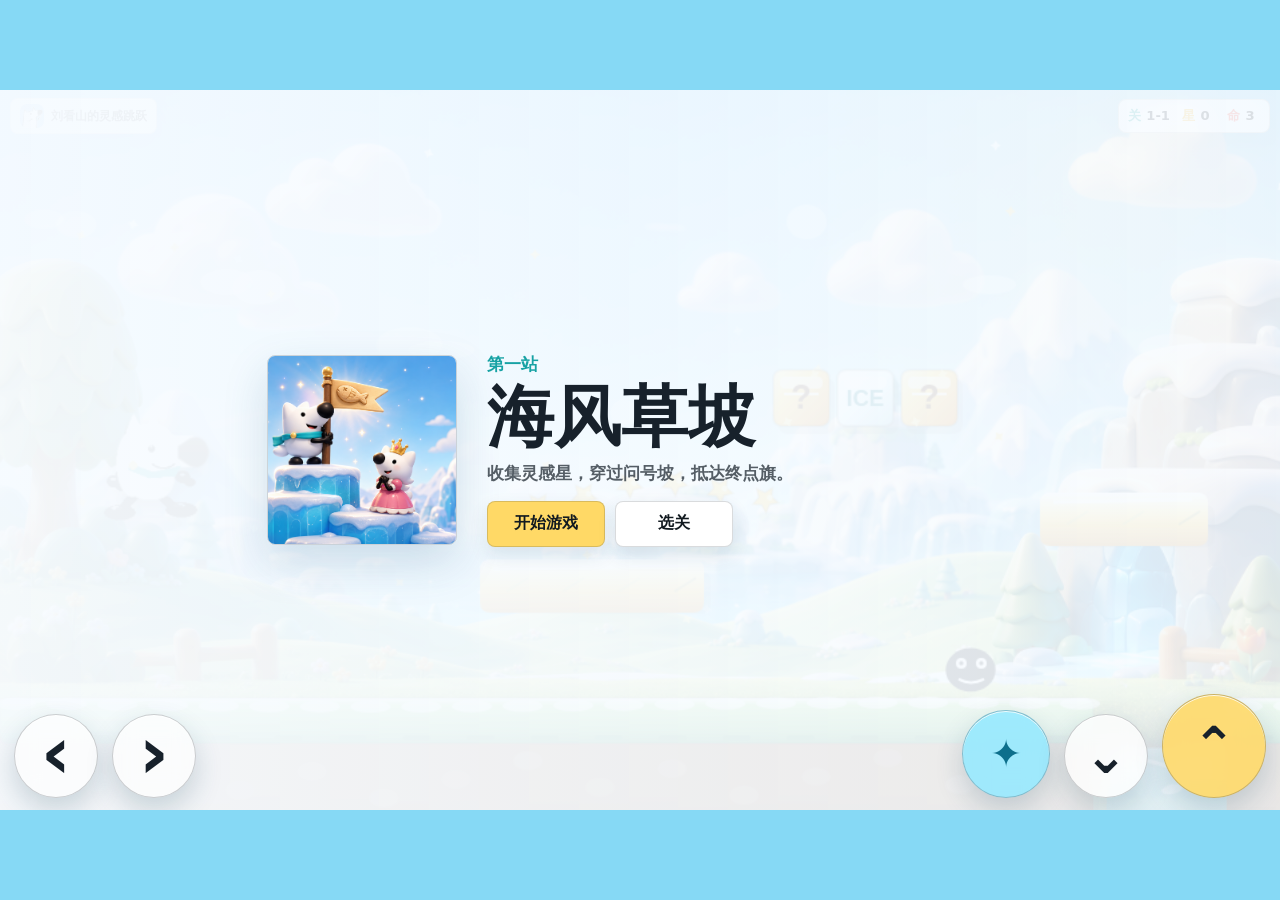
==== mobile.html @ 84fb219c "Add mobile touch web version" ====
<!doctype html>
<html lang="zh-CN">
  <head>
    <meta charset="utf-8" />
    <meta name="viewport" content="width=device-width, initial-scale=1, viewport-fit=cover" />
    <meta name="theme-color" content="#9fe5ff" />
    <meta name="apple-mobile-web-app-capable" content="yes" />
    <meta name="apple-mobile-web-app-title" content="刘看山跳跃" />
    <meta
      name="description"
      content="刘看山的灵感跳跃手机触屏版，适合横屏游玩。"
    />
    <meta property="og:title" content="刘看山的灵感跳跃 手机版" />
    <meta property="og:description" content="手机触屏版：收集灵感星，挑战三段冰雪关卡。" />
    <meta property="og:image" content="assets/ending_summit.png" />
    <title>刘看山的灵感跳跃 手机版</title>
    <link rel="manifest" href="site.webmanifest" />
    <link rel="stylesheet" href="styles.css" />
    <link rel="stylesheet" href="mobile.css" />
  </head>
  <body class="mobile-page">
    <main class="shell mobile-shell">
      <section class="game-wrap mobile-game-wrap" aria-label="刘看山的灵感跳跃 手机版">
        <canvas id="game" width="960" height="540"></canvas>

        <div class="topbar mobile-topbar" aria-hidden="true">
          <div class="brand">
            <img src="images (1).jpg" alt="" />
            <span>刘看山的灵感跳跃</span>
          </div>
          <div class="statline">
            <span id="uiLevel">1-1</span>
            <span id="uiCoins">0</span>
            <span id="uiLives">3</span>
          </div>
        </div>

        <div class="overlay" id="overlay">
          <div class="poster">
            <img src="assets/ending_summit.png" alt="" />
          </div>
          <div class="overlay-copy">
            <p id="overlayKicker">第一站</p>
            <h1 id="overlayTitle">海风草坡</h1>
            <p id="overlayText">收集灵感星，穿过问号坡，抵达终点旗。</p>
            <div class="actions">
              <button id="primaryAction" type="button">开始游戏</button>
              <button id="secondaryAction" type="button">选关</button>
            </div>
          </div>
        </div>

        <div class="touch mobile-touch" aria-label="触屏操作">
          <div class="pad mobile-pad">
            <button class="touch-btn move-left" data-hold="left" aria-label="向左">‹</button>
            <button class="touch-btn move-right" data-hold="right" aria-label="向右">›</button>
          </div>
          <div class="touch-actions mobile-actions">
            <button class="touch-btn attack" data-tap="attack" aria-label="冰星攻击">✦</button>
            <button class="touch-btn pound" data-tap="pound" aria-label="下压">⌄</button>
            <button class="touch-btn jump" data-tap="jump" aria-label="跳跃">⌃</button>
          </div>
        </div>

        <div class="rotate-hint" aria-hidden="true">
          <div class="phone-icon"></div>
        </div>
      </section>
    </main>
    <script src="game.js"></script>
    <script src="mobile.js"></script>
  </body>
</html>
---- styles.css ----
﻿:root {
  color-scheme: light;
  --ink: #17212b;
  --paper: #f7fbff;
  --line: rgba(23, 33, 43, 0.16);
  --accent: #f0b429;
  --accent-2: #17a2a4;
  --danger: #e5534b;
}

* {
  box-sizing: border-box;
}

html,
body {
  min-height: 100%;
}

body {
  margin: 0;
  color: var(--ink);
  background:
    radial-gradient(circle at 12% 8%, rgba(255, 217, 102, 0.34), transparent 28%),
    linear-gradient(145deg, #dff5ff 0%, #f9fcff 46%, #d9f2ec 100%);
  font-family:
    Inter, "PingFang SC", "Microsoft YaHei", system-ui, -apple-system, BlinkMacSystemFont,
    "Segoe UI", sans-serif;
}

button {
  font: inherit;
}

.shell {
  min-height: 100vh;
  display: grid;
  place-items: center;
  padding: 18px;
}

.game-wrap {
  position: relative;
  width: min(100%, 1120px);
  aspect-ratio: 16 / 9;
  min-height: 320px;
  overflow: hidden;
  border: 1px solid rgba(23, 33, 43, 0.22);
  border-radius: 8px;
  background: #bfeaff;
  box-shadow: 0 22px 70px rgba(24, 57, 77, 0.18);
}

canvas {
  display: block;
  width: 100%;
  height: 100%;
  image-rendering: auto;
}

.topbar {
  position: absolute;
  inset: 14px 14px auto;
  display: flex;
  align-items: center;
  justify-content: space-between;
  gap: 12px;
  pointer-events: none;
}

.brand,
.statline {
  display: inline-flex;
  align-items: center;
  gap: 10px;
  min-height: 42px;
  padding: 7px 12px;
  border: 1px solid rgba(23, 33, 43, 0.18);
  border-radius: 8px;
  background: rgba(255, 255, 255, 0.78);
  box-shadow: 0 12px 26px rgba(26, 72, 96, 0.12);
  backdrop-filter: blur(12px);
  font-weight: 800;
}

.brand img {
  width: 28px;
  height: 28px;
  border-radius: 7px;
  object-fit: cover;
}

.statline span {
  min-width: 52px;
  text-align: center;
}

.statline span::before {
  display: inline-block;
  margin-right: 5px;
  font-weight: 900;
}

#uiLevel::before {
  content: "关";
  color: var(--accent-2);
}

#uiCoins::before {
  content: "星";
  color: var(--accent);
}

#uiLives::before {
  content: "命";
  color: var(--danger);
}
.overlay {
  position: absolute;
  inset: 0;
  display: grid;
  grid-template-columns: minmax(180px, 0.72fr) minmax(260px, 1fr);
  gap: clamp(18px, 4vw, 48px);
  align-items: center;
  padding: clamp(28px, 7vw, 76px);
  background:
    linear-gradient(90deg, rgba(247, 251, 255, 0.94), rgba(247, 251, 255, 0.72)),
    rgba(247, 251, 255, 0.54);
  opacity: 1;
  transform: translateY(0);
  transition:
    opacity 180ms ease,
    transform 180ms ease,
    visibility 180ms ease;
}

.overlay.hidden {
  opacity: 0;
  visibility: hidden;
  transform: translateY(8px);
  pointer-events: none;
}

.poster {
  width: min(100%, 320px);
  aspect-ratio: 1;
  justify-self: end;
  border-radius: 8px;
  overflow: hidden;
  border: 1px solid rgba(23, 33, 43, 0.18);
  box-shadow: 0 18px 44px rgba(33, 97, 132, 0.18);
}

.poster img {
  width: 100%;
  height: 100%;
  object-fit: cover;
  display: block;
}

.overlay-copy {
  max-width: 560px;
}

.overlay-copy p {
  margin: 0;
  font-weight: 700;
  color: rgba(23, 33, 43, 0.72);
}

.overlay-copy #overlayKicker {
  color: var(--accent-2);
}

.overlay-copy h1 {
  margin: 10px 0 12px;
  font-size: clamp(2rem, 7vw, 5.2rem);
  line-height: 0.95;
  letter-spacing: 0;
}

.actions {
  display: flex;
  flex-wrap: wrap;
  gap: 10px;
  margin-top: 24px;
}

.actions button {
  min-width: 118px;
  min-height: 44px;
  padding: 0 18px;
  border: 1px solid rgba(23, 33, 43, 0.16);
  border-radius: 8px;
  color: #121a20;
  background: #ffffff;
  box-shadow: 0 8px 18px rgba(28, 68, 93, 0.12);
  cursor: pointer;
  font-weight: 850;
}

.actions button:first-child {
  background: #ffd966;
}

.actions button:focus-visible,
.touch-btn:focus-visible {
  outline: 3px solid rgba(23, 162, 164, 0.42);
  outline-offset: 2px;
}

.touch {
  position: absolute;
  left: 16px;
  right: 16px;
  bottom: 16px;
  display: none;
  justify-content: space-between;
  align-items: end;
  pointer-events: none;
}

.pad {
  display: flex;
  gap: 10px;
}

.touch-actions {
  display: flex;
  align-items: end;
  gap: 10px;
}

.touch-btn {
  width: 56px;
  height: 56px;
  border: 1px solid rgba(23, 33, 43, 0.18);
  border-radius: 8px;
  color: #17212b;
  background: rgba(255, 255, 255, 0.78);
  box-shadow: 0 10px 22px rgba(26, 72, 96, 0.14);
  backdrop-filter: blur(12px);
  pointer-events: auto;
  font-size: 2rem;
  font-weight: 900;
  cursor: pointer;
}

.touch-btn.jump {
  width: 64px;
  height: 64px;
  background: rgba(255, 217, 102, 0.86);
}

.touch-btn.pound {
  background: rgba(255, 255, 255, 0.86);
}

.touch-btn.attack {
  width: 52px;
  height: 52px;
  color: #0f627d;
  background: rgba(142, 232, 255, 0.88);
}

@media (hover: none), (pointer: coarse) {
  .touch {
    display: flex;
  }
}

@media (max-width: 760px) {
  .shell {
    padding: 10px;
  }

  .game-wrap {
    min-height: 280px;
  }

  .topbar {
    inset: 10px 10px auto;
  }

  .brand {
    max-width: 50%;
  }

  .brand span {
    overflow: hidden;
    text-overflow: ellipsis;
    white-space: nowrap;
  }

  .statline {
    gap: 6px;
    padding-inline: 8px;
  }

  .statline span {
    min-width: 38px;
  }

  .overlay {
    grid-template-columns: 1fr;
    align-content: center;
    gap: 18px;
    padding: 26px;
  }

  .poster {
    width: min(46vw, 170px);
    justify-self: start;
  }

  .overlay-copy h1 {
    font-size: clamp(2.2rem, 13vw, 4rem);
  }
}
---- mobile.css ----
:root {
  --mobile-vh: 100dvh;
}

html,
body.mobile-page {
  width: 100%;
  height: 100%;
  min-height: 100%;
  overflow: hidden;
  overscroll-behavior: none;
  touch-action: none;
  user-select: none;
  -webkit-user-select: none;
  -webkit-touch-callout: none;
}

body.mobile-page {
  position: fixed;
  inset: 0;
  background: #86d9f5;
}

.mobile-shell {
  width: 100vw;
  height: var(--mobile-vh);
  min-height: 0;
  padding: 0;
  place-items: center;
  overflow: hidden;
}

.mobile-game-wrap {
  width: min(100vw, calc(var(--mobile-vh) * 16 / 9));
  height: min(var(--mobile-vh), calc(100vw * 9 / 16));
  min-height: 0;
  border: 0;
  border-radius: 0;
  box-shadow: none;
}

.mobile-game-wrap canvas {
  width: 100%;
  height: 100%;
}

.mobile-topbar {
  inset:
    max(8px, env(safe-area-inset-top))
    max(10px, env(safe-area-inset-right))
    auto
    max(10px, env(safe-area-inset-left));
}

.mobile-topbar .brand {
  min-height: 34px;
  max-width: 38vw;
  gap: 7px;
  padding: 5px 9px;
  font-size: 0.78rem;
}

.mobile-topbar .brand img {
  width: 24px;
  height: 24px;
}

.mobile-topbar .brand span {
  overflow: hidden;
  text-overflow: ellipsis;
  white-space: nowrap;
}

.mobile-topbar .statline {
  min-height: 34px;
  gap: 7px;
  padding: 5px 9px;
  font-size: 0.82rem;
}

.mobile-topbar .statline span {
  min-width: 38px;
}

.mobile-touch {
  display: flex;
  left: max(14px, env(safe-area-inset-left));
  right: max(14px, env(safe-area-inset-right));
  bottom: max(12px, env(safe-area-inset-bottom));
  align-items: flex-end;
  z-index: 7;
}

.mobile-pad,
.mobile-actions {
  gap: 14px;
}

.mobile-page .touch-btn {
  width: clamp(62px, 9.4vw, 84px);
  height: clamp(62px, 9.4vw, 84px);
  border-radius: 50%;
  border-color: rgba(23, 33, 43, 0.22);
  background: rgba(255, 255, 255, 0.66);
  box-shadow:
    0 12px 28px rgba(26, 72, 96, 0.2),
    inset 0 1px 0 rgba(255, 255, 255, 0.8);
  color: #17212b;
  font-size: clamp(2.2rem, 5vw, 3.2rem);
  line-height: 1;
  touch-action: none;
  -webkit-tap-highlight-color: transparent;
}

.mobile-page .touch-btn:active,
.mobile-page .touch-btn.is-pressed {
  transform: translateY(2px) scale(0.96);
  filter: saturate(1.12);
}

.mobile-page .touch-btn.jump {
  width: clamp(76px, 11.5vw, 104px);
  height: clamp(76px, 11.5vw, 104px);
  background: rgba(255, 217, 102, 0.88);
}

.mobile-page .touch-btn.pound {
  background: rgba(255, 255, 255, 0.74);
}

.mobile-page .touch-btn.attack {
  width: clamp(64px, 9.8vw, 88px);
  height: clamp(64px, 9.8vw, 88px);
  color: #0d6f8c;
  background: rgba(142, 232, 255, 0.82);
  font-size: clamp(1.65rem, 3.9vw, 2.4rem);
}

.mobile-page .move-left,
.mobile-page .move-right {
  font-size: clamp(3rem, 7vw, 4.6rem);
  padding-bottom: 8px;
}

.mobile-page .overlay {
  grid-template-columns: minmax(120px, 0.56fr) minmax(220px, 1fr);
  gap: clamp(14px, 3vw, 30px);
  padding:
    max(22px, env(safe-area-inset-top))
    max(28px, env(safe-area-inset-right))
    max(22px, env(safe-area-inset-bottom))
    max(28px, env(safe-area-inset-left));
}

.mobile-page .poster {
  width: min(30vw, 190px);
}

.mobile-page .overlay-copy h1 {
  font-size: clamp(2rem, 6vw, 4.2rem);
}

.mobile-page .overlay-copy p {
  font-size: clamp(0.88rem, 2.3vw, 1.05rem);
}

.mobile-page .actions {
  margin-top: 16px;
}

.mobile-page .actions button {
  min-height: 46px;
}

.rotate-hint {
  position: fixed;
  inset: 0;
  z-index: 20;
  display: none;
  place-items: center;
  background:
    radial-gradient(circle at center, rgba(255, 255, 255, 0.7), rgba(159, 229, 255, 0.82)),
    rgba(159, 229, 255, 0.9);
  pointer-events: none;
}

.phone-icon {
  width: 82px;
  height: 132px;
  border: 6px solid rgba(23, 33, 43, 0.74);
  border-radius: 22px;
  position: relative;
  transform: rotate(90deg);
  animation: phone-tilt 1.45s ease-in-out infinite;
}

.phone-icon::before {
  content: "";
  position: absolute;
  left: 50%;
  bottom: 10px;
  width: 16px;
  height: 16px;
  border-radius: 50%;
  background: rgba(23, 33, 43, 0.74);
  transform: translateX(-50%);
}

@keyframes phone-tilt {
  0%,
  100% {
    transform: rotate(84deg);
  }
  50% {
    transform: rotate(96deg);
  }
}

@media (orientation: portrait) and (max-width: 820px) {
  .rotate-hint {
    display: grid;
  }
}

@media (max-height: 430px) and (orientation: landscape) {
  .mobile-page .touch-btn {
    width: clamp(54px, 8vw, 72px);
    height: clamp(54px, 8vw, 72px);
  }

  .mobile-page .touch-btn.jump {
    width: clamp(66px, 9.6vw, 88px);
    height: clamp(66px, 9.6vw, 88px);
  }

  .mobile-topbar .brand span {
    display: none;
  }
}
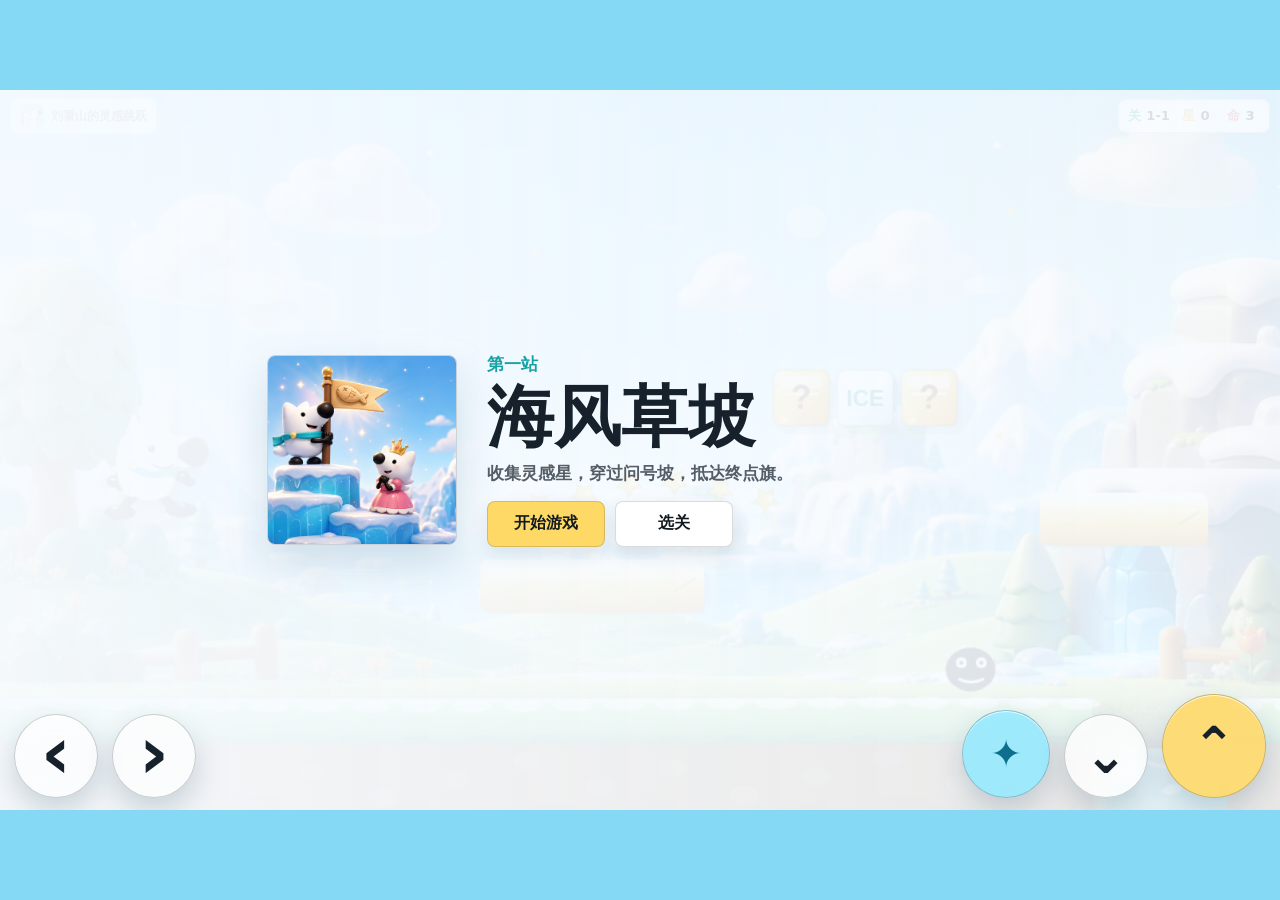
==== commit b2ff624c: "Strengthen mobile touch jump" ====
--- a/mobile.html
+++ b/mobile.html
@@ -16,7 +16,7 @@
     <title>刘看山的灵感跳跃 手机版</title>
     <link rel="manifest" href="site.webmanifest" />
     <link rel="stylesheet" href="styles.css" />
-    <link rel="stylesheet" href="mobile.css" />
+    <link rel="stylesheet" href="mobile.css?v=mobile-jump-2" />
   </head>
   <body class="mobile-page">
     <main class="shell mobile-shell">
@@ -67,7 +67,7 @@
         </div>
       </section>
     </main>
-    <script src="game.js"></script>
-    <script src="mobile.js"></script>
+    <script src="game.js?v=mobile-jump-2"></script>
+    <script src="mobile.js?v=mobile-jump-2"></script>
   </body>
 </html>
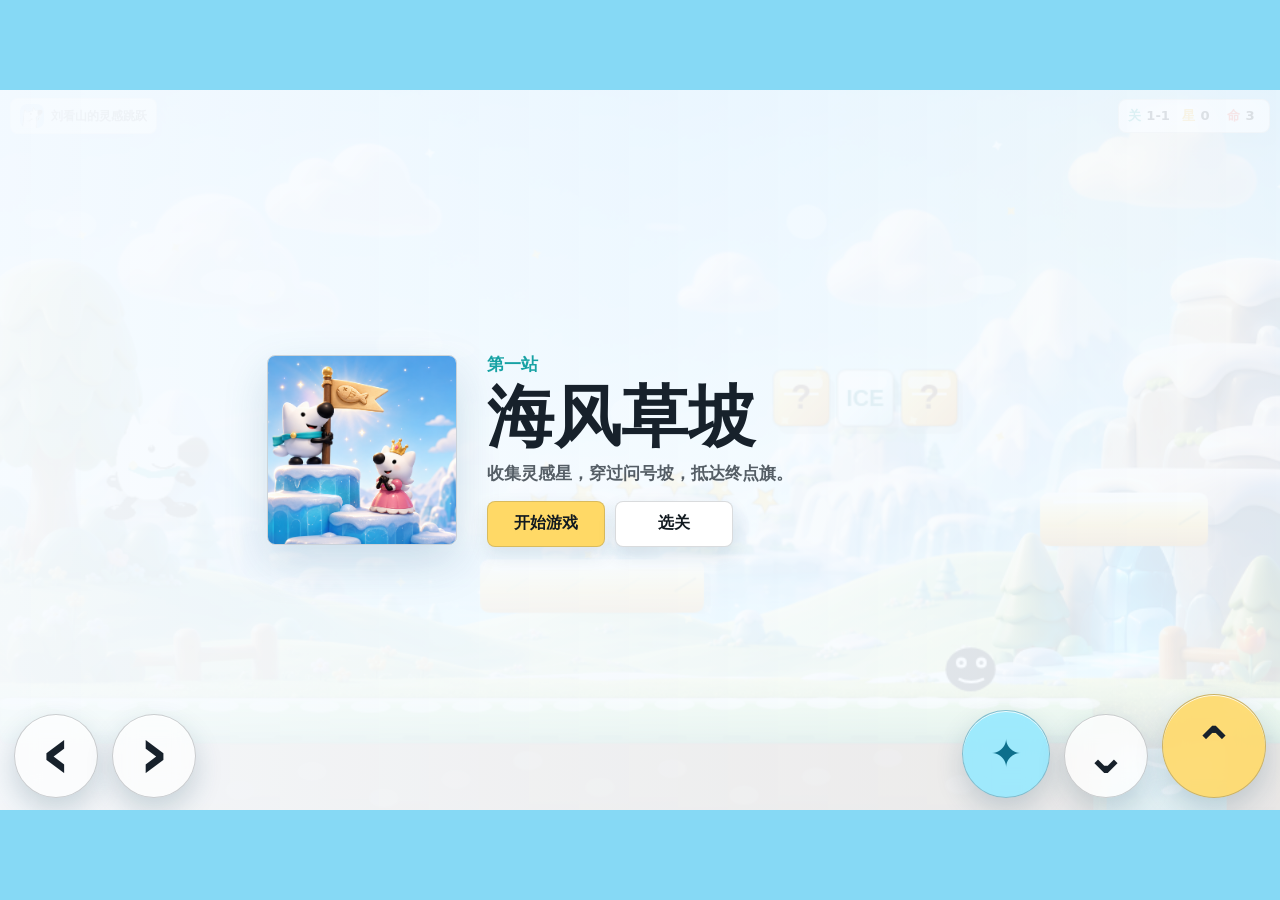
==== commit d40a6eee: "Tune mobile jump balance" ====
--- a/mobile.html
+++ b/mobile.html
@@ -16,7 +16,7 @@
     <title>刘看山的灵感跳跃 手机版</title>
     <link rel="manifest" href="site.webmanifest" />
     <link rel="stylesheet" href="styles.css" />
-    <link rel="stylesheet" href="mobile.css?v=mobile-jump-2" />
+    <link rel="stylesheet" href="mobile.css?v=mobile-jump-3" />
   </head>
   <body class="mobile-page">
     <main class="shell mobile-shell">
@@ -67,7 +67,7 @@
         </div>
       </section>
     </main>
-    <script src="game.js?v=mobile-jump-2"></script>
-    <script src="mobile.js?v=mobile-jump-2"></script>
+    <script src="game.js?v=mobile-jump-3"></script>
+    <script src="mobile.js?v=mobile-jump-3"></script>
   </body>
 </html>
